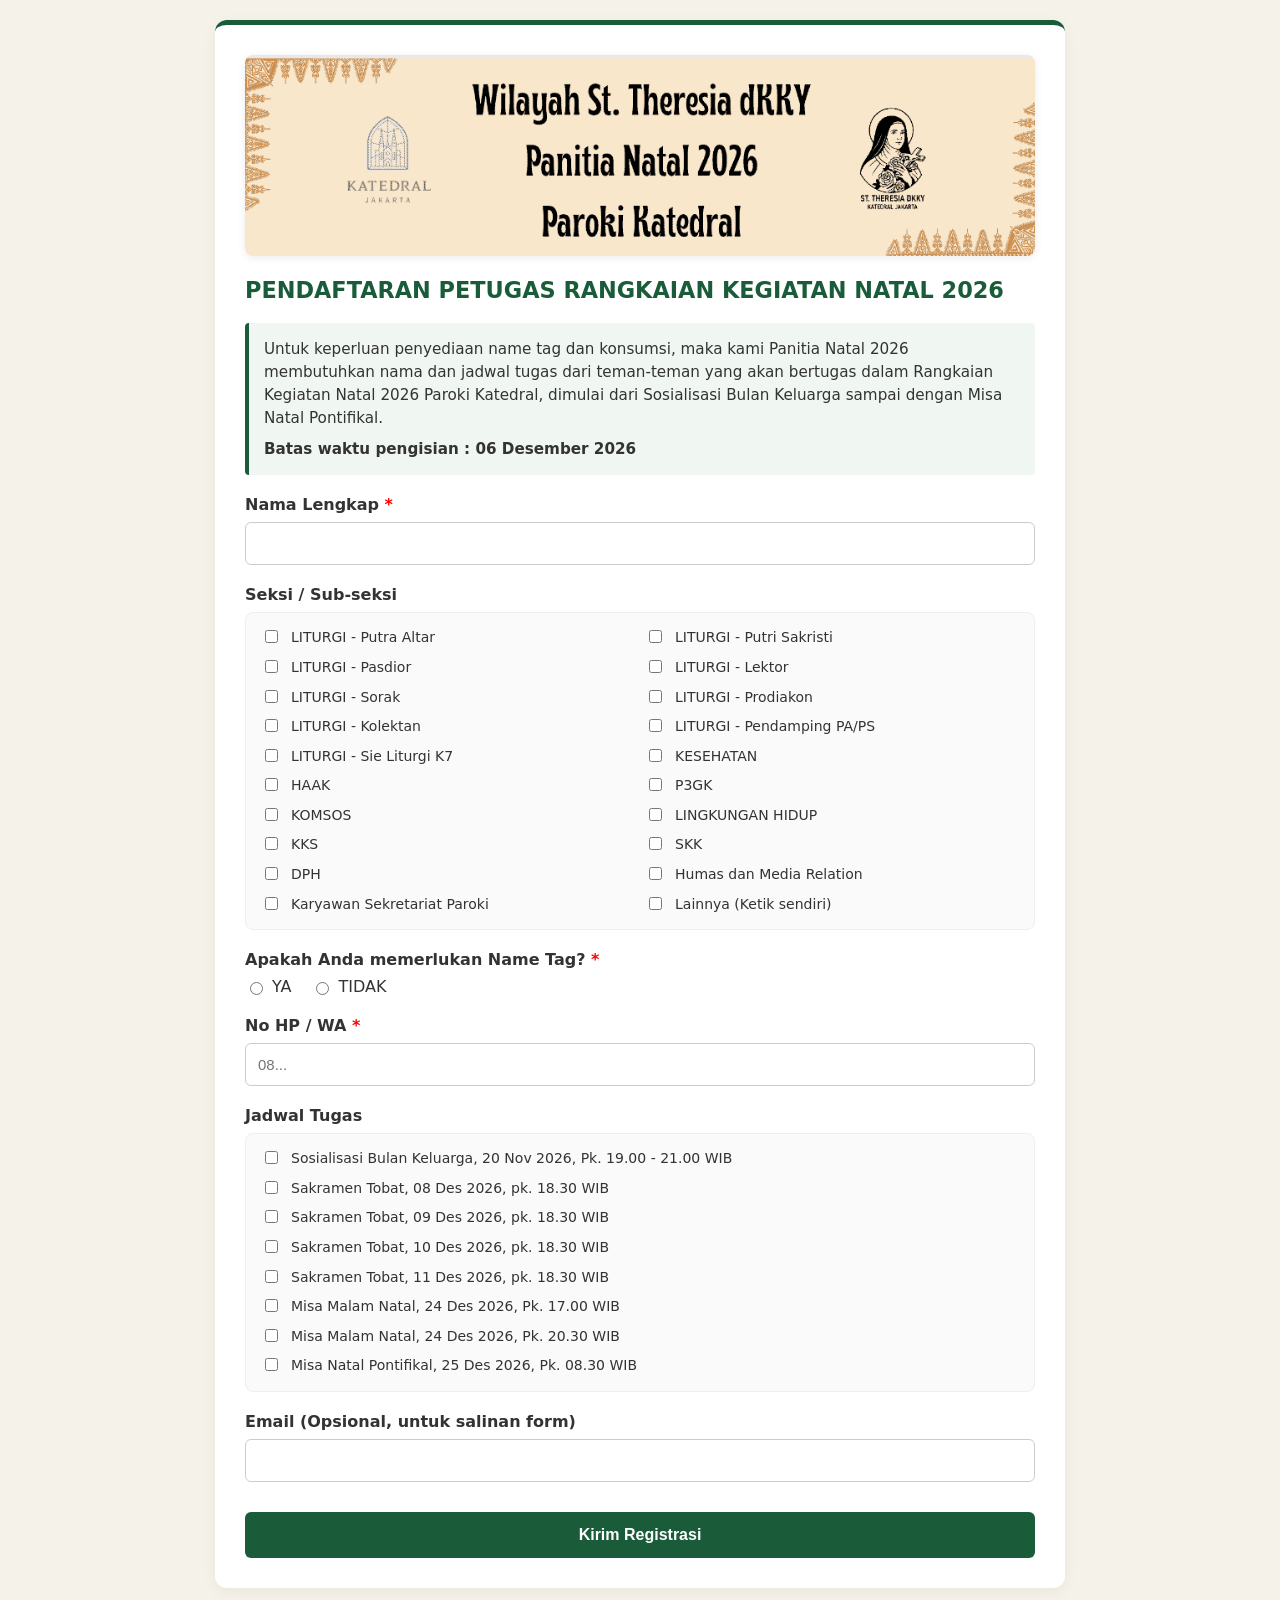
==== index.html @ b14760d6 "Add files via upload" ====
<!DOCTYPE html>
<html lang="id">
<head>
  <meta charset="UTF-8">
  <meta name="viewport" content="width=device-width, initial-scale=1.0">
  <title>PENDAFTARAN PETUGAS RANGKAIAN KEGIATAN NATAL 2026</title>
  <link rel="stylesheet" href="style.css">
</head>
<body>
  <div class="container">
    <div class="form-panel">
      <!-- Banner Spanduk Responsive -->
      <div class="banner-container">
        <img src="spanduk.png" alt="Banner Rangkaian Kegiatan Natal 2026" class="header-banner">
      </div>

      <h2>PENDAFTARAN PETUGAS RANGKAIAN KEGIATAN NATAL 2026</h2>
      
      <div class="intro-box">
        <p>Untuk keperluan penyediaan name tag dan konsumsi, maka kami Panitia Natal 2026 membutuhkan nama dan jadwal tugas dari teman-teman yang akan bertugas dalam Rangkaian Kegiatan Natal 2026 Paroki Katedral, dimulai dari Sosialisasi Bulan Keluarga sampai dengan Misa Natal Pontifikal.</p>
        <p><strong>Batas waktu pengisian : 06 Desember 2026</strong></p>
      </div>

      <!-- Pesan jika pendaftaran ditutup -->
      <div id="closedMessage" class="closed-banner hidden">
        ⚠️ Pendaftaran telah resmi ditutup pada 06 Desember 2026. Terima kasih atas partisipasi Anda.
      </div>

      <form id="registrationForm">
        <!-- Honeypot -->
        <input type="text" name="botField" id="botField" style="display:none" tabindex="-1" autocomplete="off">

        <label for="completeName">Nama Lengkap <span style="color:red">*</span></label>
        <input type="text" id="completeName" name="completeName" required>

        <label>Seksi / Sub-seksi</label>
        <div class="checkbox-group" id="sectionGroup">
          <label><input type="checkbox" name="section" value="LITURGI - Putra Altar"> LITURGI - Putra Altar</label>
          <label><input type="checkbox" name="section" value="LITURGI - Putri Sakristi"> LITURGI - Putri Sakristi</label>
          <label><input type="checkbox" name="section" value="LITURGI - Pasdior"> LITURGI - Pasdior</label>
          <label><input type="checkbox" name="section" value="LITURGI - Lektor"> LITURGI - Lektor</label>
          <label><input type="checkbox" name="section" value="LITURGI - Sorak"> LITURGI - Sorak</label>
          <label><input type="checkbox" name="section" value="LITURGI - Prodiakon"> LITURGI - Prodiakon</label>
          <label><input type="checkbox" name="section" value="LITURGI - Kolektan"> LITURGI - Kolektan</label>
          <label><input type="checkbox" name="section" value="LITURGI - Pendamping PA/PS"> LITURGI - Pendamping PA/PS</label>
          <label><input type="checkbox" name="section" value="LITURGI - Sie Liturgi K7"> LITURGI - Sie Liturgi K7</label>
          <label><input type="checkbox" name="section" value="KESEHATAN"> KESEHATAN</label>
          <label><input type="checkbox" name="section" value="HAAK"> HAAK</label>
          <label><input type="checkbox" name="section" value="P3GK"> P3GK</label>
          <label><input type="checkbox" name="section" value="KOMSOS"> KOMSOS</label>
          <label><input type="checkbox" name="section" value="LINGKUNGAN HIDUP"> LINGKUNGAN HIDUP</label>
          <label><input type="checkbox" name="section" value="KKS"> KKS</label>
          <label><input type="checkbox" name="section" value="SKK"> SKK</label>
          <label><input type="checkbox" name="section" value="DPH"> DPH</label>
          <label><input type="checkbox" name="section" value="Humas dan Media Relation"> Humas dan Media Relation</label>
          <label><input type="checkbox" name="section" value="Karyawan Sekretariat Paroki"> Karyawan Sekretariat Paroki</label>
          <label><input type="checkbox" name="section" value="Other" id="sectionOtherCheckbox"> Lainnya (Ketik sendiri)</label>
        </div>
        
        <input type="text" id="otherSection" name="otherSection" placeholder="Sebutkan seksi Anda" class="hidden">

        <label>Apakah Anda memerlukan Name Tag? <span style="color:red">*</span></label>
        <div class="radio-group">
          <label><input type="radio" name="needNametag" value="YA" required> YA</label>
          <label><input type="radio" name="needNametag" value="TIDAK"> TIDAK</label>
        </div>

        <!-- Name Tag Section (Hidden by default) -->
        <div id="nametagSection" class="hidden">
          <label for="nameOnTag">Nama di Name Tag <span style="color:red">*</span></label>
          <input type="text" id="nameOnTag" name="nameOnTag" maxlength="20">

          <div class="nametag-preview-wrapper">
            <div class="nametag-container">
              <img src="NameTag.png" alt="Template Name Tag" id="nametagBg">
              <div id="previewText" class="preview-text"></div>
            </div>
          </div>
        </div>

        <label for="phone">No HP / WA <span style="color:red">*</span></label>
        <input type="tel" id="phone" name="phone" pattern="^08\d{7,11}$" placeholder="08..." title="Harus diawali 08 dan berjumlah 9-13 digit" required>

        <label>Jadwal Tugas</label>
        <div class="checkbox-group checkbox-group-tugas">
          <label><input type="checkbox" name="jadwal" value="Sosialisasi Bulan Keluarga, 20 Nov 2026, Pk. 19.00 - 21.00 WIB"> Sosialisasi Bulan Keluarga, 20 Nov 2026, Pk. 19.00 - 21.00 WIB</label>
          <label><input type="checkbox" name="jadwal" value="Sakramen Tobat, 08 Des 2026, pk. 18.30 WIB"> Sakramen Tobat, 08 Des 2026, pk. 18.30 WIB</label>
          <label><input type="checkbox" name="jadwal" value="Sakramen Tobat, 09 Des 2026, pk. 18.30 WIB"> Sakramen Tobat, 09 Des 2026, pk. 18.30 WIB</label>
          <label><input type="checkbox" name="jadwal" value="Sakramen Tobat, 10 Des 2026, pk. 18.30 WIB"> Sakramen Tobat, 10 Des 2026, pk. 18.30 WIB</label>
          <label><input type="checkbox" name="jadwal" value="Sakramen Tobat, 11 Des 2026, pk. 18.30 WIB"> Sakramen Tobat, 11 Des 2026, pk. 18.30 WIB</label>
          <label><input type="checkbox" name="jadwal" value="Misa Malam Natal, 24 Des 2026, Pk. 17.00 WIB"> Misa Malam Natal, 24 Des 2026, Pk. 17.00 WIB</label>
          <label><input type="checkbox" name="jadwal" value="Misa Malam Natal, 24 Des 2026, Pk. 20.30 WIB"> Misa Malam Natal, 24 Des 2026, Pk. 20.30 WIB</label>
          <label><input type="checkbox" name="jadwal" value="Misa Natal Pontifikal, 25 Des 2026, Pk. 08.30 WIB"> Misa Natal Pontifikal, 25 Des 2026, Pk. 08.30 WIB</label>
        </div>

        <label for="email">Email (Opsional, untuk salinan form)</label>
        <input type="email" id="email" name="email">

        <button type="submit" id="submitBtn">Kirim Registrasi</button>
      </form>
    </div>
  </div>

  <!-- Modal PopUp Modal via HTML5 Dialog -->
  <dialog id="successModal" class="custom-modal">
    <div class="modal-content">
      <h3>Registrasi Berhasil!</h3>
      <p>Terimakasih telah meluangkan waktu untuk mengisi form.</p>
      <p>Semoga dalam pelayanan Natal tahun ini, kita semua mendapat sukacita dan bertumbuh dalam iman dan pertobatan sejati. Amin</p>
      
      <div class="salve-block">
        <strong>Salve,</strong><br>
        Wilayah St. Theresia dKKY<br>
        Panitia Natal 2026<br>
        Paroki Katedral
      </div>

      <hr>

      <h4>Rincian Data yang Diisikan:</h4>
      <div id="modalDetails" class="details-box"></div>

      <button id="closeModalBtn" type="button">Tutup</button>
    </div>
  </dialog>

  <script src="script.js"></script>
</body>
</html>
---- style.css ----
:root {
  --primary-green: #1a5c3a;
  --accent-red: #cc292b;
  --bg-light: #f5f3e9;
  --text-dark: #333;
}

body {
  font-family: system-ui, -apple-system, sans-serif;
  background-color: var(--bg-light);
  color: var(--text-dark);
  margin: 0;
  padding: 20px 10px;
}

.container {
  width: 100%;
  max-width: 850px;
  margin: 0 auto;
  box-sizing: border-box;
}

.form-panel {
  background: white;
  padding: 30px;
  border-radius: 12px;
  border-top: 5px solid var(--primary-green);
  box-shadow: 0 4px 15px rgba(0,0,0,0.05);
  box-sizing: border-box;
}

/* Header Banner Responsive */
.banner-container {
  width: 100%;
  margin-bottom: 20px;
  border-radius: 8px;
  overflow: hidden;
  box-shadow: 0 2px 8px rgba(0, 0, 0, 0.08);
}

.header-banner {
  width: 100%;
  height: auto;
  display: block;
  aspect-ratio: 945 / 240; /* Menjaga proporsi asli 945x240 agar tidak gepeng di layar HP/Desktop */
  object-fit: cover;
}

h2 {
  color: var(--primary-green);
  margin-top: 0;
  font-size: 1.4rem;
  line-height: 1.3;
}

.intro-box {
  background-color: #f0f7f3;
  border-left: 4px solid var(--primary-green);
  padding: 15px;
  margin-bottom: 20px;
  border-radius: 4px;
  font-size: 0.95rem;
  line-height: 1.5;
}

.intro-box p {
  margin: 0 0 8px 0;
}
.intro-box p:last-child {
  margin-bottom: 0;
}

.closed-banner {
  background-color: #f8d7da;
  color: #842029;
  border: 1px solid #f5c2c7;
  padding: 15px;
  border-radius: 6px;
  font-weight: bold;
  margin-bottom: 20px;
  text-align: center;
}

label {
  display: block;
  font-weight: 600;
  margin: 20px 0 8px;
}

input[type="text"], 
input[type="tel"], 
input[type="email"], 
select {
  width: 100%;
  padding: 12px;
  border: 1px solid #ccc;
  border-radius: 6px;
  box-sizing: border-box;
  font-size: 15px;
}

input:focus, select:focus {
  outline: none;
  border-color: var(--primary-green);
  box-shadow: 0 0 0 2px rgba(26, 92, 58, 0.2);
}

.hidden {
  display: none !important;
}

.checkbox-group {
  display: grid;
  grid-template-columns: repeat(auto-fill, minmax(280px, 1fr));
  gap: 10px;
  background: #fafafa;
  padding: 15px;
  border-radius: 8px;
  border: 1px solid #eee;
}

.checkbox-group label {
  display: flex;
  align-items: flex-start;
  gap: 10px;
  font-weight: normal;
  margin: 0;
  font-size: 14px;
  line-height: 1.4;
  cursor: pointer;
}

.checkbox-group input[type="checkbox"] {
  margin-top: 2px;
  flex-shrink: 0;
}


.checkbox-group-tugas {
  display: flex;
  flex-direction: column;
  gap: 10px;
  background: #fafafa;
  padding: 15px;
  border-radius: 8px;
  border: 1px solid #eee;
}



.radio-group {
  display: flex;
  gap: 20px;
  margin: 8px 0 15px 0;
}

.radio-group label {
  display: flex;
  align-items: center;
  gap: 6px;
  font-weight: normal;
  margin: 0;
  cursor: pointer;
}

button {
  margin-top: 30px;
  width: 100%;
  padding: 14px;
  background-color: var(--primary-green);
  color: white;
  border: none;
  border-radius: 6px;
  font-size: 16px;
  cursor: pointer;
  font-weight: bold;
  transition: background-color 0.2s;
}

button:hover {
  background-color: var(--accent-red);
}

/* Name Tag Preview */
.nametag-preview-wrapper {
  margin: 20px 0;
  width: 100%;
  display: flex;
  justify-content: center;
}

.nametag-container {
  position: relative;
  width: 100%;
  max-width: 480px;
}

#nametagBg {
  width: 100%;
  height: auto;
  display: block;
  border-radius: 8px;
  box-shadow: 0 4px 10px rgba(0,0,0,0.1);
}

.preview-text {
  position: absolute;
  top: 35%;
  left: 0;
  width: 100%;
  text-align: center;
  font-size: clamp(16px, 5vw, 20px);
  font-weight: bold;
  color: #000;
  text-transform: uppercase;
  line-height: 1.2;
}

/* Custom Modal Styles */
.custom-modal {
  border: none;
  border-radius: 12px;
  padding: 0;
  max-width: 550px;
  width: 90%;
  box-shadow: 0 10px 25px rgba(0,0,0,0.3);
}

.custom-modal::backdrop {
  background: rgba(0, 0, 0, 0.6);
  backdrop-filter: blur(3px);
}

.modal-content {
  padding: 25px;
  background: #fff;
  line-height: 1.5;
}

.modal-content h3 {
  color: var(--primary-green);
  margin-top: 0;
}

.salve-block {
  margin-top: 15px;
  font-style: italic;
  color: #555;
}

.details-box {
  background: #f9f9f9;
  border: 1px solid #e0e0e0;
  padding: 12px 15px;
  border-radius: 6px;
  font-size: 0.9rem;
  margin-bottom: 20px;
}

.details-box p {
  margin: 6px 0;
}

#closeModalBtn {
  margin-top: 10px;
  background-color: var(--primary-green);
}
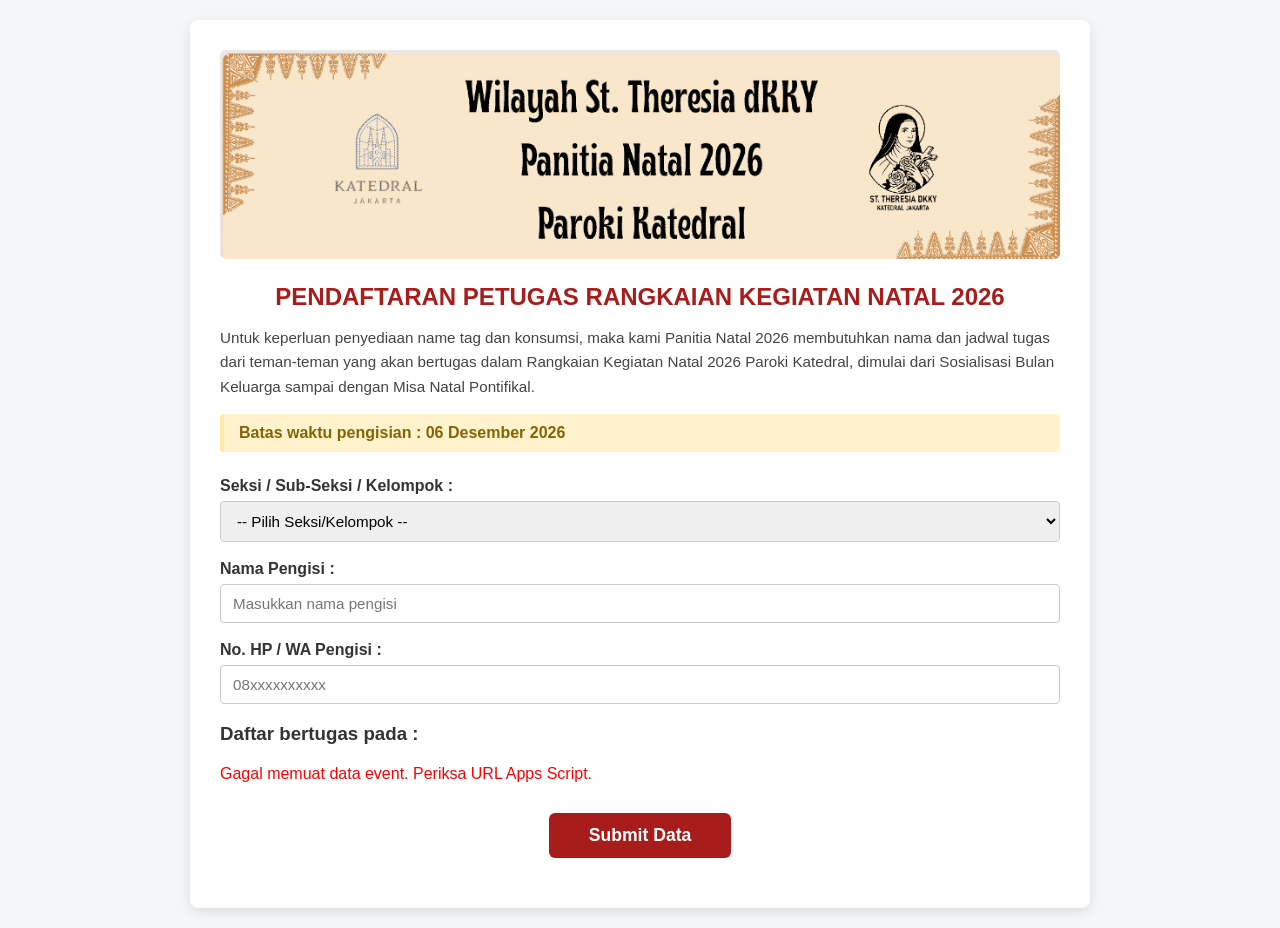
==== commit 7d794768: "Add files via upload" ====
--- a/index.html
+++ b/index.html
@@ -3,126 +3,67 @@
 <head>
   <meta charset="UTF-8">
   <meta name="viewport" content="width=device-width, initial-scale=1.0">
-  <title>PENDAFTARAN PETUGAS RANGKAIAN KEGIATAN NATAL 2026</title>
+  <title>Pendaftaran Petugas Natal 2026</title>
   <link rel="stylesheet" href="style.css">
+  
+   <!-- Open Graph Meta Tags untuk WhatsApp & Facebook -->
+  <meta property="og:type" content="website" />
+  <meta property="og:url" content="https://tkky.my.id/petugas" />
+  <meta property="og:title" content="Pendaftaran petugas Rangkaian Natal Katedral Jakarta" />
+  <meta property="og:description" content="Pendaftaran Petugas yang bertugas pada Rangkaian Natal di Katedral Jakarta" />
+  <meta property="og:image" content="https://tkky.my.id/penyalalilin/banner.png" />
+  <meta property="og:image:width" content="955" />
+  <meta property="og:image:height" content="236" />
+  
+  
 </head>
 <body>
+
   <div class="container">
-    <div class="form-panel">
-      <!-- Banner Spanduk Responsive -->
-      <div class="banner-container">
-        <img src="spanduk.png" alt="Banner Rangkaian Kegiatan Natal 2026" class="header-banner">
+    <div class="banner-container">
+      <img src="banner.png" alt="Banner Natal 2026" width="900" height="280" class="banner-img">
+    </div>
+
+    <h1>PENDAFTARAN PETUGAS RANGKAIAN KEGIATAN NATAL 2026</h1>
+    
+    <p class="greeting">
+      Untuk keperluan penyediaan name tag dan konsumsi, maka kami Panitia Natal 2026 membutuhkan nama dan jadwal tugas dari teman-teman yang akan bertugas dalam Rangkaian Kegiatan Natal 2026 Paroki Katedral, dimulai dari Sosialisasi Bulan Keluarga sampai dengan Misa Natal Pontifikal.
+    </p>
+
+    <div class="deadline">
+      <strong>Batas waktu pengisian : 06 Desember 2026</strong>
+    </div>
+
+    <form id="registrationForm">
+      <div class="form-group">
+        <label for="seksiSelect">Seksi / Sub-Seksi / Kelompok :</label>
+        <select id="seksiSelect" required>
+          <option value="">-- Pilih Seksi/Kelompok --</option>
+        </select>
       </div>
 
-      <h2>PENDAFTARAN PETUGAS RANGKAIAN KEGIATAN NATAL 2026</h2>
-      
-      <div class="intro-box">
-        <p>Untuk keperluan penyediaan name tag dan konsumsi, maka kami Panitia Natal 2026 membutuhkan nama dan jadwal tugas dari teman-teman yang akan bertugas dalam Rangkaian Kegiatan Natal 2026 Paroki Katedral, dimulai dari Sosialisasi Bulan Keluarga sampai dengan Misa Natal Pontifikal.</p>
-        <p><strong>Batas waktu pengisian : 06 Desember 2026</strong></p>
+      <div class="form-group">
+        <label for="namaPengisi">Nama Pengisi :</label>
+        <input type="text" id="namaPengisi" placeholder="Masukkan nama pengisi" required>
       </div>
 
-      <!-- Pesan jika pendaftaran ditutup -->
-      <div id="closedMessage" class="closed-banner hidden">
-        ⚠️ Pendaftaran telah resmi ditutup pada 06 Desember 2026. Terima kasih atas partisipasi Anda.
+      <div class="form-group">
+        <label for="phonePengisi">No. HP / WA Pengisi :</label>
+        <input type="tel" id="phonePengisi" placeholder="08xxxxxxxxxx" required>
       </div>
 
-      <form id="registrationForm">
-        <!-- Honeypot -->
-        <input type="text" name="botField" id="botField" style="display:none" tabindex="-1" autocomplete="off">
-
-        <label for="completeName">Nama Lengkap <span style="color:red">*</span></label>
-        <input type="text" id="completeName" name="completeName" required>
-
-        <label>Seksi / Sub-seksi</label>
-        <div class="checkbox-group" id="sectionGroup">
-          <label><input type="checkbox" name="section" value="LITURGI - Putra Altar"> LITURGI - Putra Altar</label>
-          <label><input type="checkbox" name="section" value="LITURGI - Putri Sakristi"> LITURGI - Putri Sakristi</label>
-          <label><input type="checkbox" name="section" value="LITURGI - Pasdior"> LITURGI - Pasdior</label>
-          <label><input type="checkbox" name="section" value="LITURGI - Lektor"> LITURGI - Lektor</label>
-          <label><input type="checkbox" name="section" value="LITURGI - Sorak"> LITURGI - Sorak</label>
-          <label><input type="checkbox" name="section" value="LITURGI - Prodiakon"> LITURGI - Prodiakon</label>
-          <label><input type="checkbox" name="section" value="LITURGI - Kolektan"> LITURGI - Kolektan</label>
-          <label><input type="checkbox" name="section" value="LITURGI - Pendamping PA/PS"> LITURGI - Pendamping PA/PS</label>
-          <label><input type="checkbox" name="section" value="LITURGI - Sie Liturgi K7"> LITURGI - Sie Liturgi K7</label>
-          <label><input type="checkbox" name="section" value="KESEHATAN"> KESEHATAN</label>
-          <label><input type="checkbox" name="section" value="HAAK"> HAAK</label>
-          <label><input type="checkbox" name="section" value="P3GK"> P3GK</label>
-          <label><input type="checkbox" name="section" value="KOMSOS"> KOMSOS</label>
-          <label><input type="checkbox" name="section" value="LINGKUNGAN HIDUP"> LINGKUNGAN HIDUP</label>
-          <label><input type="checkbox" name="section" value="KKS"> KKS</label>
-          <label><input type="checkbox" name="section" value="SKK"> SKK</label>
-          <label><input type="checkbox" name="section" value="DPH"> DPH</label>
-          <label><input type="checkbox" name="section" value="Humas dan Media Relation"> Humas dan Media Relation</label>
-          <label><input type="checkbox" name="section" value="Karyawan Sekretariat Paroki"> Karyawan Sekretariat Paroki</label>
-          <label><input type="checkbox" name="section" value="Other" id="sectionOtherCheckbox"> Lainnya (Ketik sendiri)</label>
-        </div>
-        
-        <input type="text" id="otherSection" name="otherSection" placeholder="Sebutkan seksi Anda" class="hidden">
-
-        <label>Apakah Anda memerlukan Name Tag? <span style="color:red">*</span></label>
-        <div class="radio-group">
-          <label><input type="radio" name="needNametag" value="YA" required> YA</label>
-          <label><input type="radio" name="needNametag" value="TIDAK"> TIDAK</label>
-        </div>
-
-        <!-- Name Tag Section (Hidden by default) -->
-        <div id="nametagSection" class="hidden">
-          <label for="nameOnTag">Nama di Name Tag <span style="color:red">*</span></label>
-          <input type="text" id="nameOnTag" name="nameOnTag" maxlength="20">
-
-          <div class="nametag-preview-wrapper">
-            <div class="nametag-container">
-              <img src="NameTag.png" alt="Template Name Tag" id="nametagBg">
-              <div id="previewText" class="preview-text"></div>
-            </div>
-          </div>
-        </div>
-
-        <label for="phone">No HP / WA <span style="color:red">*</span></label>
-        <input type="tel" id="phone" name="phone" pattern="^08\d{7,11}$" placeholder="08..." title="Harus diawali 08 dan berjumlah 9-13 digit" required>
-
-        <label>Jadwal Tugas</label>
-        <div class="checkbox-group checkbox-group-tugas">
-          <label><input type="checkbox" name="jadwal" value="Sosialisasi Bulan Keluarga, 20 Nov 2026, Pk. 19.00 - 21.00 WIB"> Sosialisasi Bulan Keluarga, 20 Nov 2026, Pk. 19.00 - 21.00 WIB</label>
-          <label><input type="checkbox" name="jadwal" value="Sakramen Tobat, 08 Des 2026, pk. 18.30 WIB"> Sakramen Tobat, 08 Des 2026, pk. 18.30 WIB</label>
-          <label><input type="checkbox" name="jadwal" value="Sakramen Tobat, 09 Des 2026, pk. 18.30 WIB"> Sakramen Tobat, 09 Des 2026, pk. 18.30 WIB</label>
-          <label><input type="checkbox" name="jadwal" value="Sakramen Tobat, 10 Des 2026, pk. 18.30 WIB"> Sakramen Tobat, 10 Des 2026, pk. 18.30 WIB</label>
-          <label><input type="checkbox" name="jadwal" value="Sakramen Tobat, 11 Des 2026, pk. 18.30 WIB"> Sakramen Tobat, 11 Des 2026, pk. 18.30 WIB</label>
-          <label><input type="checkbox" name="jadwal" value="Misa Malam Natal, 24 Des 2026, Pk. 17.00 WIB"> Misa Malam Natal, 24 Des 2026, Pk. 17.00 WIB</label>
-          <label><input type="checkbox" name="jadwal" value="Misa Malam Natal, 24 Des 2026, Pk. 20.30 WIB"> Misa Malam Natal, 24 Des 2026, Pk. 20.30 WIB</label>
-          <label><input type="checkbox" name="jadwal" value="Misa Natal Pontifikal, 25 Des 2026, Pk. 08.30 WIB"> Misa Natal Pontifikal, 25 Des 2026, Pk. 08.30 WIB</label>
-        </div>
-
-        <label for="email">Email (Opsional, untuk salinan form)</label>
-        <input type="email" id="email" name="email">
-
-        <button type="submit" id="submitBtn">Kirim Registrasi</button>
-      </form>
-    </div>
-  </div>
-
-  <!-- Modal PopUp Modal via HTML5 Dialog -->
-  <dialog id="successModal" class="custom-modal">
-    <div class="modal-content">
-      <h3>Registrasi Berhasil!</h3>
-      <p>Terimakasih telah meluangkan waktu untuk mengisi form.</p>
-      <p>Semoga dalam pelayanan Natal tahun ini, kita semua mendapat sukacita dan bertumbuh dalam iman dan pertobatan sejati. Amin</p>
-      
-      <div class="salve-block">
-        <strong>Salve,</strong><br>
-        Wilayah St. Theresia dKKY<br>
-        Panitia Natal 2026<br>
-        Paroki Katedral
+      <h3>Daftar bertugas pada :</h3>
+      <div id="accordionContainer" class="accordion-container">
+        <p class="loading-text">Memuat jadwal kegiatan...</p>
       </div>
 
-      <hr>
+      <div class="submit-container">
+        <button type="submit" id="submitBtn" class="btn-submit">Submit Data</button>
+      </div>
+    </form>
 
-      <h4>Rincian Data yang Diisikan:</h4>
-      <div id="modalDetails" class="details-box"></div>
-
-      <button id="closeModalBtn" type="button">Tutup</button>
-    </div>
-  </dialog>
+    <div id="responseMsg" class="response-msg"></div>
+  </div>
 
   <script src="script.js"></script>
 </body>
--- a/style.css
+++ b/style.css
@@ -1,267 +1,175 @@
-:root {
-  --primary-green: #1a5c3a;
-  --accent-red: #cc292b;
-  --bg-light: #f5f3e9;
-  --text-dark: #333;
+* {
+  box-sizing: border-box;
+  font-family: 'Segoe UI', Tahoma, Geneva, Verdana, sans-serif;
 }
 
 body {
-  font-family: system-ui, -apple-system, sans-serif;
-  background-color: var(--bg-light);
-  color: var(--text-dark);
+  background-color: #f4f6f8;
   margin: 0;
-  padding: 20px 10px;
+  padding: 20px;
+  color: #333;
 }
 
 .container {
-  width: 100%;
-  max-width: 850px;
+  max-width: 900px;
   margin: 0 auto;
-  box-sizing: border-box;
+  background: #ffffff;
+  padding: 30px;
+  border-radius: 8px;
+  box-shadow: 0 4px 12px rgba(0,0,0,0.1);
 }
 
-.form-panel {
-  background: white;
-  padding: 30px;
-  border-radius: 12px;
-  border-top: 5px solid var(--primary-green);
-  box-shadow: 0 4px 15px rgba(0,0,0,0.05);
-  box-sizing: border-box;
+.banner-container {
+  text-align: center;
+  margin-bottom: 20px;
 }
 
-/* Header Banner Responsive */
-.banner-container {
-  width: 100%;
-  margin-bottom: 20px;
-  border-radius: 8px;
-  overflow: hidden;
-  box-shadow: 0 2px 8px rgba(0, 0, 0, 0.08);
+.banner-img {
+  max-width: 100%;
+  height: auto;
+  border-radius: 6px;
 }
 
-.header-banner {
-  width: 100%;
-  height: auto;
-  display: block;
-  aspect-ratio: 945 / 240; /* Menjaga proporsi asli 945x240 agar tidak gepeng di layar HP/Desktop */
-  object-fit: cover;
+h1 {
+  color: #a81c1c;
+  font-size: 1.5rem;
+  text-align: center;
+  margin-bottom: 15px;
 }
 
-h2 {
-  color: var(--primary-green);
-  margin-top: 0;
-  font-size: 1.4rem;
-  line-height: 1.3;
+.greeting {
+  line-height: 1.6;
+  font-size: 0.95rem;
+  color: #444;
 }
 
-.intro-box {
-  background-color: #f0f7f3;
-  border-left: 4px solid var(--primary-green);
-  padding: 15px;
-  margin-bottom: 20px;
+.deadline {
+  background-color: #fff3cd;
+  color: #856404;
+  padding: 10px 15px;
+  border-left: 4px solid #ffeba1;
+  margin: 15px 0 25px 0;
+  border-radius: 4px;
+}
+
+.form-group {
+  margin-bottom: 18px;
+}
+
+.form-group label {
+  display: block;
+  font-weight: 600;
+  margin-bottom: 6px;
+}
+
+.form-group input, 
+.form-group select {
+  width: 100%;
+  padding: 10px 12px;
+  border: 1px solid #ccc;
   border-radius: 4px;
   font-size: 0.95rem;
-  line-height: 1.5;
 }
 
-.intro-box p {
-  margin: 0 0 8px 0;
-}
-.intro-box p:last-child {
-  margin-bottom: 0;
+.accordion-container {
+  margin: 20px 0;
 }
 
-.closed-banner {
-  background-color: #f8d7da;
-  color: #842029;
-  border: 1px solid #f5c2c7;
-  padding: 15px;
+.accordion-item {
+  border: 1px solid #e0e0e0;
   border-radius: 6px;
-  font-weight: bold;
-  margin-bottom: 20px;
-  text-align: center;
+  margin-bottom: 10px;
+  overflow: hidden;
 }
 
-label {
-  display: block;
+.accordion-header {
+  background: #f8f9fa;
+  padding: 14px 18px;
+  cursor: pointer;
   font-weight: 600;
-  margin: 20px 0 8px;
+  display: flex;
+  justify-content: space-between;
+  align-items: center;
+  user-select: none;
 }
 
-input[type="text"], 
-input[type="tel"], 
-input[type="email"], 
-select {
-  width: 100%;
-  padding: 12px;
-  border: 1px solid #ccc;
-  border-radius: 6px;
-  box-sizing: border-box;
-  font-size: 15px;
+.accordion-header:hover {
+  background: #eaeaea;
 }
 
-input:focus, select:focus {
-  outline: none;
-  border-color: var(--primary-green);
-  box-shadow: 0 0 0 2px rgba(26, 92, 58, 0.2);
+.accordion-content {
+  display: none;
+  padding: 15px 18px;
+  border-top: 1px solid #e0e0e0;
+  background: #fff;
 }
 
-.hidden {
-  display: none !important;
+.accordion-content.active {
+  display: block;
 }
 
-.checkbox-group {
-  display: grid;
-  grid-template-columns: repeat(auto-fill, minmax(280px, 1fr));
+.count-input-group {
+  display: flex;
+  align-items: center;
   gap: 10px;
-  background: #fafafa;
-  padding: 15px;
-  border-radius: 8px;
-  border: 1px solid #eee;
+  margin-bottom: 15px;
 }
 
-.checkbox-group label {
-  display: flex;
-  align-items: flex-start;
-  gap: 10px;
-  font-weight: normal;
-  margin: 0;
-  font-size: 14px;
-  line-height: 1.4;
+.count-input-group input {
+  width: 100px;
+  padding: 6px 10px;
+  border: 1px solid #ccc;
+  border-radius: 4px;
+}
+
+.btn-confirm {
+  background-color: #28a745;
+  color: white;
+  border: none;
+  padding: 7px 16px;
+  border-radius: 4px;
   cursor: pointer;
 }
 
-.checkbox-group input[type="checkbox"] {
-  margin-top: 2px;
-  flex-shrink: 0;
+.btn-confirm:hover {
+  background-color: #218838;
 }
 
-
-.checkbox-group-tugas {
-  display: flex;
-  flex-direction: column;
-  gap: 10px;
-  background: #fafafa;
-  padding: 15px;
-  border-radius: 8px;
-  border: 1px solid #eee;
+.person-input {
+  margin-top: 8px;
 }
 
-
-
-.radio-group {
-  display: flex;
-  gap: 20px;
-  margin: 8px 0 15px 0;
+.person-input input {
+  width: 100%;
+  padding: 8px 10px;
+  border: 1px solid #ccc;
+  border-radius: 4px;
+  margin-top: 4px;
 }
 
-.radio-group label {
-  display: flex;
-  align-items: center;
-  gap: 6px;
-  font-weight: normal;
-  margin: 0;
-  cursor: pointer;
+.submit-container {
+  text-align: center;
+  margin-top: 30px;
 }
 
-button {
-  margin-top: 30px;
-  width: 100%;
-  padding: 14px;
-  background-color: var(--primary-green);
+.btn-submit {
+  background-color: #a81c1c;
   color: white;
+  font-size: 1.1rem;
+  font-weight: bold;
+  padding: 12px 40px;
   border: none;
   border-radius: 6px;
-  font-size: 16px;
   cursor: pointer;
-  font-weight: bold;
-  transition: background-color 0.2s;
+  transition: background 0.2s;
 }
 
-button:hover {
-  background-color: var(--accent-red);
+.btn-submit:hover {
+  background-color: #871616;
 }
 
-/* Name Tag Preview */
-.nametag-preview-wrapper {
-  margin: 20px 0;
-  width: 100%;
-  display: flex;
-  justify-content: center;
-}
-
-.nametag-container {
-  position: relative;
-  width: 100%;
-  max-width: 480px;
-}
-
-#nametagBg {
-  width: 100%;
-  height: auto;
-  display: block;
-  border-radius: 8px;
-  box-shadow: 0 4px 10px rgba(0,0,0,0.1);
-}
-
-.preview-text {
-  position: absolute;
-  top: 35%;
-  left: 0;
-  width: 100%;
+.response-msg {
+  margin-top: 20px;
   text-align: center;
-  font-size: clamp(16px, 5vw, 20px);
   font-weight: bold;
-  color: #000;
-  text-transform: uppercase;
-  line-height: 1.2;
-}
-
-/* Custom Modal Styles */
-.custom-modal {
-  border: none;
-  border-radius: 12px;
-  padding: 0;
-  max-width: 550px;
-  width: 90%;
-  box-shadow: 0 10px 25px rgba(0,0,0,0.3);
-}
-
-.custom-modal::backdrop {
-  background: rgba(0, 0, 0, 0.6);
-  backdrop-filter: blur(3px);
-}
-
-.modal-content {
-  padding: 25px;
-  background: #fff;
-  line-height: 1.5;
-}
-
-.modal-content h3 {
-  color: var(--primary-green);
-  margin-top: 0;
-}
-
-.salve-block {
-  margin-top: 15px;
-  font-style: italic;
-  color: #555;
-}
-
-.details-box {
-  background: #f9f9f9;
-  border: 1px solid #e0e0e0;
-  padding: 12px 15px;
-  border-radius: 6px;
-  font-size: 0.9rem;
-  margin-bottom: 20px;
-}
-
-.details-box p {
-  margin: 6px 0;
-}
-
-#closeModalBtn {
-  margin-top: 10px;
-  background-color: var(--primary-green);
 }
